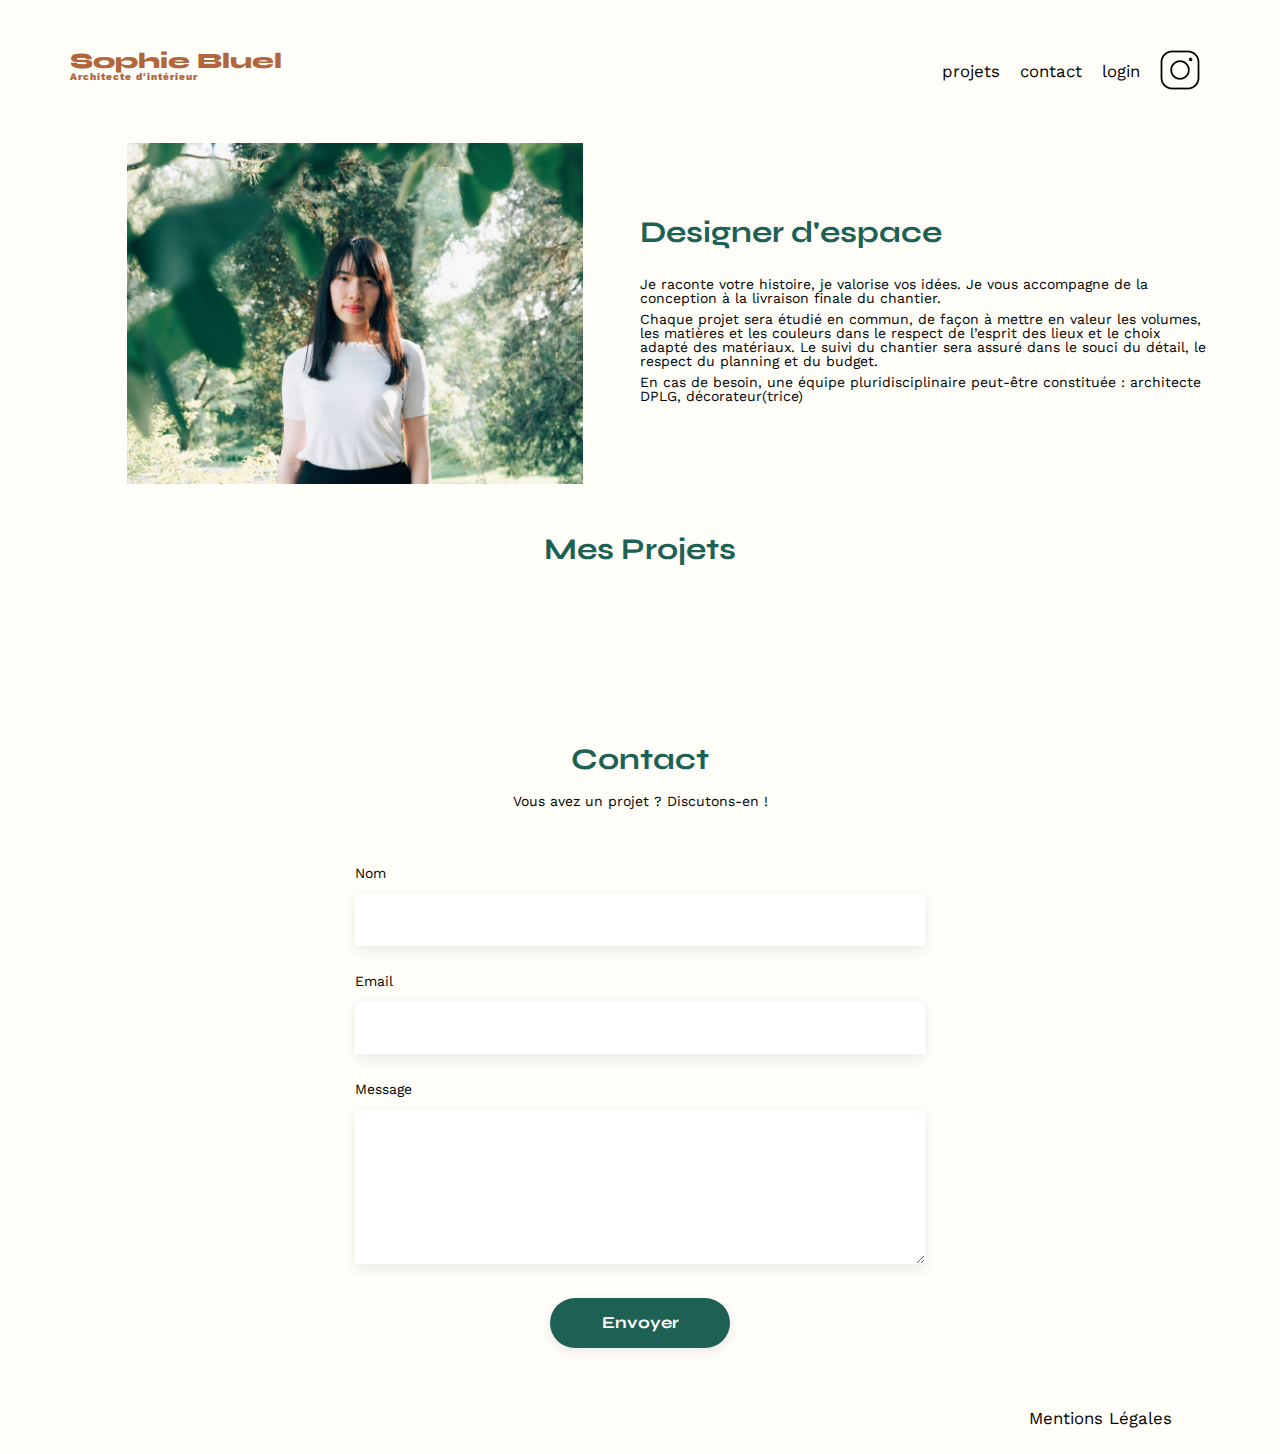
==== FrontEnd/index.html @ 36d838bf "etape 3.1" ====
<!DOCTYPE html>
<html lang="fr">
<head>
	<meta charset="UTF-8">
	<title>Sophie Bluel - Architecte d'intérieur</title>
	<meta name="viewport" content="width=device-width, initial-scale=1.0">
	<link rel="preconnect" href="https://fonts.googleapis.com">
	<link rel="preconnect" href="https://fonts.gstatic.com" crossorigin>
	<link href="https://fonts.googleapis.com/css2?family=Syne:wght@700;800&family=Work+Sans&display=swap" rel="stylesheet">
	<meta name="description" content="">
	<link rel="stylesheet" href="./assets/style.css">
	<script src="./test2.js"></script>
</head>
<body>
<header>
	<h1>Sophie Bluel <span>Architecte d'intérieur</span></h1>
	<nav>
		<ul>
			<li>projets</li>
			<li>contact</li>
			<li class="login">login</li>
			<li><img src="./assets/icons/instagram.png" alt="Instagram"></li>
		</ul>
	</nav>
</header>
<main>
	<section id="introduction">
		<figure>
			<img src="./assets/images/sophie-bluel.png" alt="">
		</figure>
		<article>
			<h2>Designer d'espace</h2>
			<p>Je raconte votre histoire, je valorise vos idées. Je vous accompagne de la conception à la livraison finale du chantier.</p>
			<p>Chaque projet sera étudié en commun, de façon à mettre en valeur les volumes, les matières et les couleurs dans le respect de l’esprit des lieux et le choix adapté des matériaux. Le suivi du chantier sera assuré dans le souci du détail, le respect du planning et du budget.</p>
			<p>En cas de besoin, une équipe pluridisciplinaire peut-être constituée : architecte DPLG, décorateur(trice)</p>
		</article>
	</section>
	<section id="portfolio">
		<h2>Mes Projets</h2>
		    <div class="filtres">				
			</div>
		<div class="gallery">
	<!--		<figure>
				<img src="assets/images/abajour-tahina.png" alt="Abajour Tahina">
				<figcaption>Abajour Tahina</figcaption>
			</figure>
			<figure>
				<img src="assets/images/appartement-paris-v.png" alt="Appartement Paris V">
				<figcaption>Appartement Paris V</figcaption>
			</figure>
			<figure>
				<img src="assets/images/restaurant-sushisen-londres.png" alt="Restaurant Sushisen - Londres">
				<figcaption>Restaurant Sushisen - Londres</figcaption>
			</figure>
			<figure>
				<img src="assets/images/la-balisiere.png" alt="Villa “La Balisiere” - Port Louis">
				<figcaption>Villa “La Balisiere” - Port Louis</figcaption>
			</figure>
			<figure>
				<img src="assets/images/structures-thermopolis.png" alt="Structures Thermopolis">
				<figcaption>Structures Thermopolis</figcaption>
			</figure>
			<figure>
				<img src="assets/images/appartement-paris-x.png" alt="Appartement Paris X">
				<figcaption>Appartement Paris X</figcaption>
			</figure>
			<figure>
				<img src="assets/images/le-coteau-cassis.png" alt="Pavillon “Le coteau” - Cassis">
				<figcaption>Pavillon “Le coteau” - Cassis</figcaption>
			</figure>
			<figure>
				<img src="assets/images/villa-ferneze.png" alt="Villa Ferneze - Isola d’Elba">
				<figcaption>Villa Ferneze - Isola d’Elba</figcaption>
			</figure>
			<figure>
				<img src="assets/images/appartement-paris-xviii.png" alt="Appartement Paris XVIII">
				<figcaption>Appartement Paris XVIII</figcaption>
			</figure>
			<figure>
				<img src="assets/images/bar-lullaby-paris.png" alt="Bar “Lullaby” - Paris">
				<figcaption>Bar “Lullaby” - Paris</figcaption>
			</figure>
			<figure>
				<img src="assets/images/hotel-first-arte-new-delhi.png" alt="Hotel First Arte - New Delhi">
				<figcaption>Hotel First Arte - New Delhi</figcaption>
			</figure> -->
		</div>
	</section>
	<section id="contact">
		<h2>Contact</h2>
		<p>Vous avez un projet ? Discutons-en !</p>
		<form action="#" method="post">
			<label for="name">Nom</label>
			<input type="text" name="name" id="name">
			<label for="email">Email</label>
			<input type="email" name="email" id="email">
			<label for="message">Message</label>
			<textarea name="message" id="message" cols="30" rows="10"></textarea>
			<input type="submit" value="Envoyer">
		</form>
	</section>
</main>

<footer>
	<nav>
		<ul>
			<li>Mentions Légales</li>
		</ul>
	</nav>
</footer>
</body>
</html>
---- FrontEnd/assets/style.css ----
/* http://meyerweb.com/eric/tools/css/reset/
   v2.0 | 20110126
   License: none (public domain)
*/

html, body, div, span, applet, object, iframe,
h1, h2, h3, h4, h5, h6, p, blockquote, pre,
a, abbr, acronym, address, big, cite, code,
del, dfn, em, img, ins, kbd, q, s, samp,
small, strike, strong, sub, sup, tt, var,
b, u, i, center,
dl, dt, dd, ol, ul, li,
fieldset, form, label, legend,
table, caption, tbody, tfoot, thead, tr, th, td,
article, aside, canvas, details, embed,
figure, figcaption, footer, header, hgroup,
menu, nav, output, ruby, section, summary,
time, mark, audio, video {
	margin: 0;
	padding: 0;
	border: 0;
	font-size: 100%;
	font: inherit;
	vertical-align: baseline;
}
/* HTML5 display-role reset for older browsers */
article, aside, details, figcaption, figure,
footer, header, hgroup, menu, nav, section {
	display: block;
}
body {
	line-height: 1;
}
ol, ul {
	list-style: none;
}
blockquote, q {
	quotes: none;
}
blockquote:before, blockquote:after,
q:before, q:after {
	content: '';
	content: none;
}
table {
	border-collapse: collapse;
	border-spacing: 0;
}
/** end reset css**/
body {
	max-width: 1140px;
	margin:auto;
	font-family: 'Work Sans' ;
	font-size: 14px;
}
header {
	display: flex;
	justify-content: space-between;
	margin: 50px 0
}
section {
	margin: 50px 0
}

h1{
	display: flex;
	flex-direction: column;
	font-family: 'Syne';
	font-size: 22px;
	font-weight: 800;
	color: #B1663C
}

h1 > span {
	font-family: 'Work Sans';
	font-size:10px;
	letter-spacing: 0.1em;
;
}

h2{
	font-family: 'Syne';
	font-weight: 700;
	font-size: 30px;
	color: #1D6154
}
nav ul {
	display: flex;
	align-items: center;
	list-style-type: none;

}
nav li {
	padding: 0 10px;
	font-size: 1.2em;
}

li:hover {
	color: #B1663C;
}
#introduction {
	display: flex;
	align-items: center;
}
#introduction figure {
	flex: 1
}
#introduction img {
	display: block;
	margin: auto;
	width: 80%;
}

#introduction article {
	flex: 1
}
#introduction h2 {
	margin-bottom: 1em;
}

#introduction p {
	margin-bottom: 0.5em;
}
#portfolio h2 {
	text-align: center;
	margin-bottom: 1em;
}
.gallery {
	width: 100%;
	display: grid;
	grid-template-columns: 1fr 1fr 1fr;
	grid-column-gap: 20px;
	grid-row-gap: 20px;
}

.gallery img {
	width: 100%;

}
#contact {
	width: 50%;
margin: auto;
}
#contact > * {
	text-align: center;

}
#contact h2{
	margin-bottom: 20px;
}
#contact form {
	text-align: left;
	margin-top:30px;
	display: flex;
	flex-direction: column;
}

#contact input {
	height: 50px;
	font-size: 1.2em;
	border: none;
	box-shadow: 0px 4px 14px rgba(0, 0, 0, 0.09);
}
#contact label {
	margin: 2em 0 1em 0;
}
#contact textarea {
	border: none;
	box-shadow: 0px 4px 14px rgba(0, 0, 0, 0.09);
}

input[type="submit"]{
	font-family: 'Syne';
	font-weight: 700;
	color: white;
	background-color: #1D6154;
	margin : 2em auto ;
	width: 180px;
	text-align: center;
	border-radius: 60px ;
}

footer nav ul {
	display: flex;
	justify-content: flex-end;
	margin: 2em
}

/* TEST BOUTON */
.filtres{
	margin-bottom: 20px;
	height: 80px;
	display: flex;
	justify-content: center;
	align-items: center;
	gap:10px;
}

button{
	border:1px solid #1D6154;
	border-radius: 60px 60px 60px 60px;
	color: #1D6154;
	height: 37px;
	width: 100px;
}
button:hover{
	color:#fffef8 ;
	background-color: #1D6154;

}

/*LOG IN*/

html{
	background-color:#fffef8;
}

.Log_in{
	margin-top: 80px;
	display: flex;
	text-align: center;
	justify-content: center;
	color: #1D6154;
}

.form_log_in{	
	display: flex;
	flex-direction: column;
	align-items: center;
    margin-top: 30px;
}

.bloc{
	display: flex;
	flex-direction: column;
	margin-top: 10px;
	gap: 15px;
}

#email_connexion, #motdepasse{
	font-size: 18px;
	padding: 5px;
	border: none;
	height: 50px;
	width: 338px;
	filter: drop-shadow(0px 4px 14px rgba(0, 0, 0, 0.1));
}

#BoutonConnexion{
	height: 36px;
	width: 180px;
}

.form_log_in p{
	color: red;
	margin-top: 20px;
}

.oublie{
	text-decoration: underline;
	color: black;
}

.pied_de_page{
	width: 100%;
	margin-top: 232px;
	background-color: white;
}

/* PAGE MODALE */

.header_modale{
	display: flex;
	flex-direction: column;
	margin-top: 0px;
	gap: 40px;
}

.header_modale_2{
	display: flex;
	flex-direction: row;
	justify-content: space-between;
}

.Mode_edition{
	display: flex;
	justify-content: center;
	align-items: center;
	width: 100%;
	height: 60px;
	color: white;
    background-color: black;
}

#logo_1{
	font-size: 18px;
	margin-right: 4px;
}

#logo_2{
	margin-bottom: 30px;
	font-size: 18px;
	margin-left: 22px;
	margin-right: 4px;
}

.modale_js{
	margin-bottom: 24px;
	color: black;
}

/* MODALE */

.div_modale{
	display: flex;
	justify-content: center;
	align-items: center;
	margin-bottom: 0px;
}


.modale{
	position: fixed;
	top: 0px;
	left: 0px;
	width: 100%;
	height: 100%;
	background: rgb(0, 0, 0, 0.4);
	display: flex;
	justify-content: center;
	align-items: center;
}

.modal-wrapper{
	background-color: white;
	width: 50%;
	height: 500px;
}

.boutton_fermer{
	
}
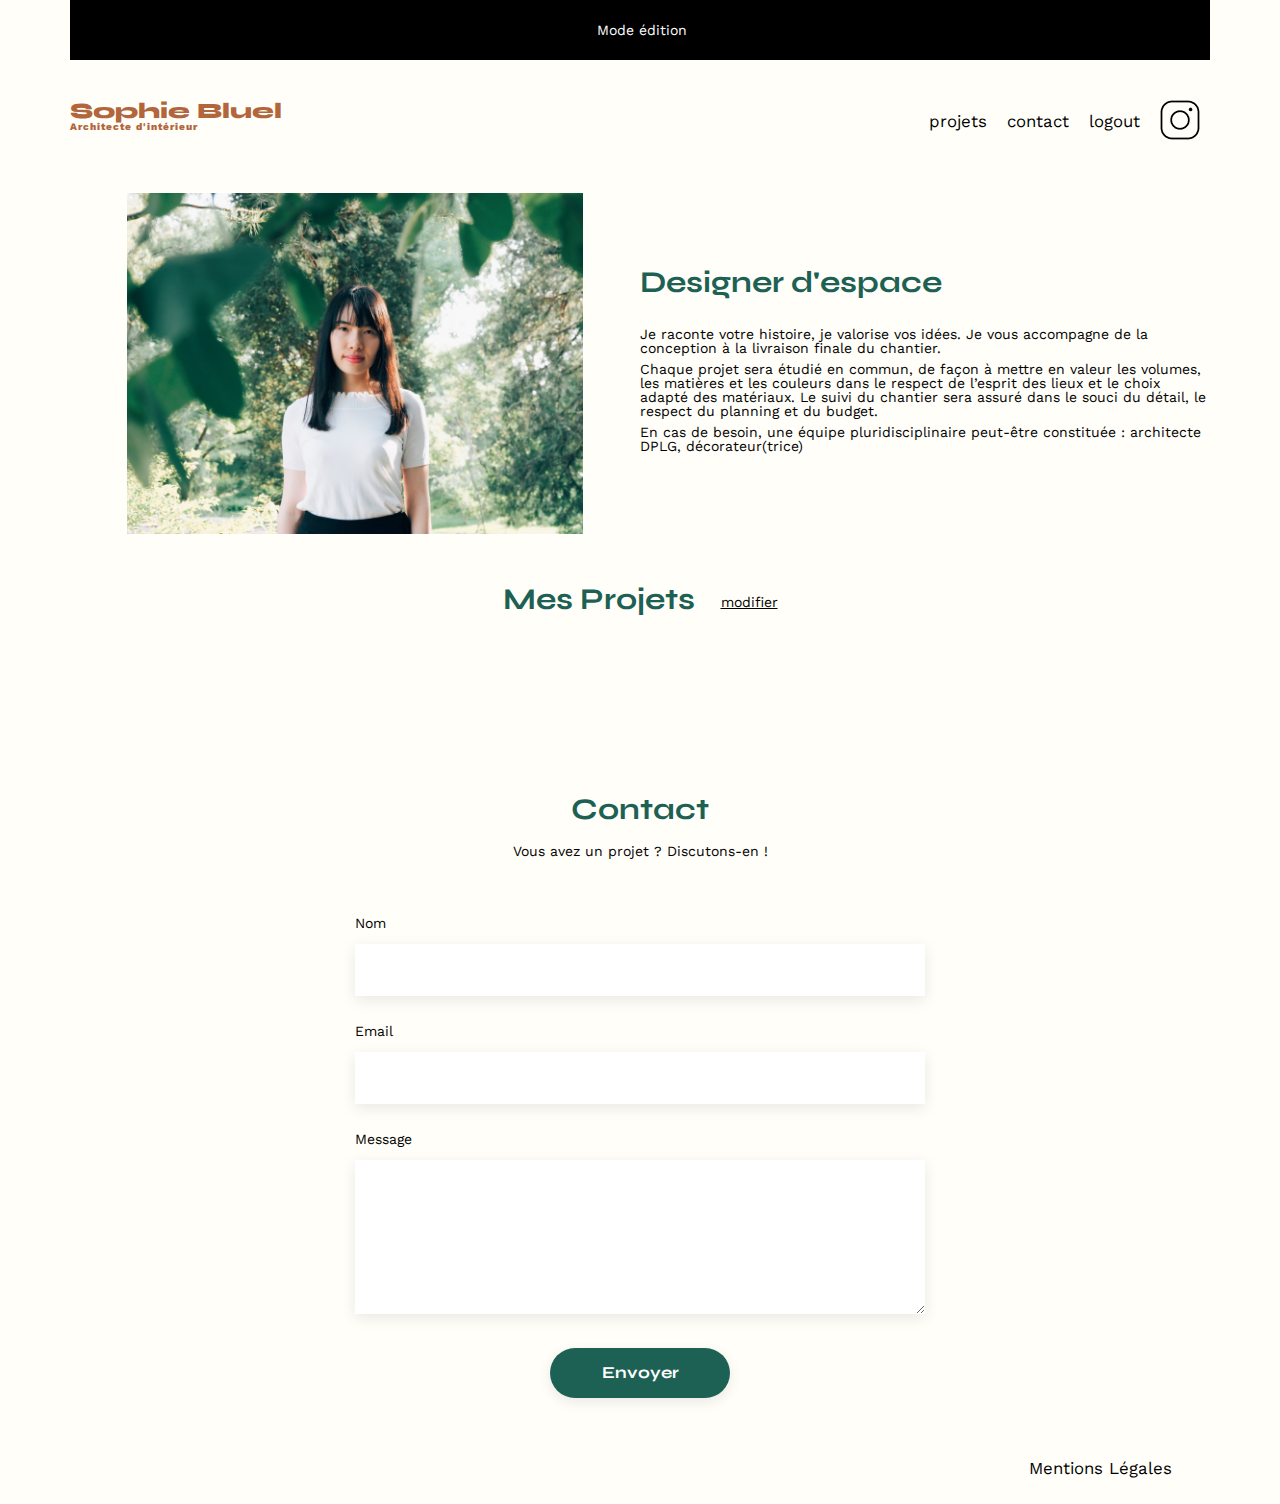
==== commit d992ebe9: "version corrigée" ====
--- a/FrontEnd/index.html
+++ b/FrontEnd/index.html
@@ -1,46 +1,125 @@
 <!DOCTYPE html>
 <html lang="fr">
+
 <head>
 	<meta charset="UTF-8">
 	<title>Sophie Bluel - Architecte d'intérieur</title>
 	<meta name="viewport" content="width=device-width, initial-scale=1.0">
 	<link rel="preconnect" href="https://fonts.googleapis.com">
 	<link rel="preconnect" href="https://fonts.gstatic.com" crossorigin>
-	<link href="https://fonts.googleapis.com/css2?family=Syne:wght@700;800&family=Work+Sans&display=swap" rel="stylesheet">
+	<link href="https://fonts.googleapis.com/css2?family=Syne:wght@700;800&family=Work+Sans&display=swap"
+		rel="stylesheet">
 	<meta name="description" content="">
 	<link rel="stylesheet" href="./assets/style.css">
-	<script src="./test2.js"></script>
+	<link rel="stylesheet" href="https://cdnjs.cloudflare.com/ajax/libs/font-awesome/6.2.1/css/all.min.css"
+        integrity="sha512-MV7K8+y+gLIBoVD59lQIYicR65iaqukzvf/nwasF0nqhPay5w/9lJmVM2hMDcnK1OnMGCdVK+iQrJ7lzPJQd1w=="
+        crossorigin="anonymous" referrerpolicy="no-referrer" />
+	<script src="./projets.js" defer></script>
+	<script src="./Admin.js" defer></script>
+
 </head>
 <body>
-<header>
-	<h1>Sophie Bluel <span>Architecte d'intérieur</span></h1>
-	<nav>
-		<ul>
-			<li>projets</li>
-			<li>contact</li>
-			<li class="login">login</li>
-			<li><img src="./assets/icons/instagram.png" alt="Instagram"></li>
-		</ul>
-	</nav>
-</header>
-<main>
-	<section id="introduction">
-		<figure>
-			<img src="./assets/images/sophie-bluel.png" alt="">
-		</figure>
-		<article>
-			<h2>Designer d'espace</h2>
-			<p>Je raconte votre histoire, je valorise vos idées. Je vous accompagne de la conception à la livraison finale du chantier.</p>
-			<p>Chaque projet sera étudié en commun, de façon à mettre en valeur les volumes, les matières et les couleurs dans le respect de l’esprit des lieux et le choix adapté des matériaux. Le suivi du chantier sera assuré dans le souci du détail, le respect du planning et du budget.</p>
-			<p>En cas de besoin, une équipe pluridisciplinaire peut-être constituée : architecte DPLG, décorateur(trice)</p>
-		</article>
-	</section>
-	<section id="portfolio">
-		<h2>Mes Projets</h2>
-		    <div class="filtres">				
+	<header class="header_modale">
+		<div class="Mode_edition V">
+			<i id="logo_1" class="fa-regular fa-pen-to-square"></i>
+			<p>Mode édition</p>
+		</div>
+		<div class="header_modale_2">
+			<h1>Sophie Bluel <span>Architecte d'intérieur</span></h1>
+			<nav>
+				<ul>
+					<li>projets</li>
+					<li>contact</li>
+					<li class="login">login</li>
+					<li class="logout">logout</li>
+					<li><img src="./assets/icons/instagram.png" alt="Instagram"></li>
+				</ul>
+			</nav>
+		</div>
+	</header>
+	<main>
+		<section id="introduction">
+			<figure>
+				<img src="./assets/images/sophie-bluel.png" alt="">
+			</figure>
+			<article>
+				<h2>Designer d'espace</h2>
+				<p>Je raconte votre histoire, je valorise vos idées. Je vous accompagne de la conception à la livraison
+					finale du chantier.</p>
+				<p>Chaque projet sera étudié en commun, de façon à mettre en valeur les volumes, les matières et les
+					couleurs dans le respect de l’esprit des lieux et le choix adapté des matériaux. Le suivi du
+					chantier sera assuré dans le souci du détail, le respect du planning et du budget.</p>
+				<p>En cas de besoin, une équipe pluridisciplinaire peut-être constituée : architecte DPLG,
+					décorateur(trice)</p>
+			</article>
+		</section>
+		<section id="portfolio">
+			<div class="div_modale">
+				<h2>Mes Projets</h2>
+				<i id="logo_2" class="fa-regular fa-pen-to-square"></i>
+				<a class="modale_js V" href="#modale1" tabindex="-1">modifier</a>
+				<aside id="modale1" class="modale" aria-hidden="true" role="dialog" aria-labelledby="Titre_modale"
+					style="display: none;" aria-modal="false">
+					<div id="V1" class="modal-wrapper VISIBLE stop">
+						<div class="Div_fermeture">
+							<button class="js-boutton_fermer" tabindex="-1"><span class="cacher">Fermer la
+									boite</span><i id="croix" class="fa-solid fa-xmark"></i></button>
+
+						</div>
+						<div class="Div_titre">
+							<h2 class="Titre_modale_haut">Galerie Photo</h2>
+						</div>
+						<div class="Div_projets">
+
+						</div>
+						<div class="Div_ajouter">
+							<button class="Bouton_dimension" id="ajouter_photo" tabindex="-1">Ajouter une photo</button>
+						</div>
+					</div>
+					<div id="V2" class="modal-wrapper stop2 V">
+						<div class="Div_fermeture2">
+							<button id="Retour" tabindex="-1"><i id="fleche" class="fa-solid fa-arrow-left"></i><span
+									class="cacher">retour</span></button>
+							<button class="js-boutton_fermer2" tabindex="-1"><span class="cacher">Fermer la
+									boite</span><i id="croix2" class="fa-solid fa-xmark"></i></button>
+
+						</div>
+						<div class="Div_titre">
+							<h2 class="Titre_modale_haut">Ajout Photo</h2>
+						</div>
+						<div class="Div_deposer">
+							<div class="image_choisie">
+							</div>
+							<i id="logo_paysage" class="fa-regular fa-image"></i>
+							<label class="affichage_bouton_depose">+ Ajouter photo</label>
+							<input id="bouton_depose" type="file" accept="image/*">
+							<p class="taille_max">jpg, png : 4mo max</p>
+
+						</div>
+						<form id="B" class="Div_form" action="#" method="post">
+							<label for="titre_nouveau_projet">Titre</label>
+							<input type="text" name="Titre" id="titre_nouveau_projet" tabindex="-1">
+							<label for="categorie_nouveau_projet">Catégorie</label>
+							<select name="categorie" id="categorie_nouveau_projet" tabindex="-1">
+								<option value="" disabled selected hidden>Choisir</option>
+								<option value="Objets">Objets</option>
+								<option value="Appartements">Appartements</option>
+								<option value="Hotels & restaurants">Hotels & restaurants</option>
+							</select>
+
+							<div class="Div_envoie">
+								<input class="Bouton_dimension" id="envoie_projet" type="submit" value="Envoyer"
+									tabindex="-1">
+							</div>
+						</form>
+					</div>
+				</aside>
+				<script src="./java_modale.js" defer></script>
 			</div>
-		<div class="gallery">
-	<!--		<figure>
+			<div class="filtres">
+			</div>
+			<div class="gallery">
+				<!--		<figure>
 				<img src="assets/images/abajour-tahina.png" alt="Abajour Tahina">
 				<figcaption>Abajour Tahina</figcaption>
 			</figure>
@@ -84,29 +163,30 @@
 				<img src="assets/images/hotel-first-arte-new-delhi.png" alt="Hotel First Arte - New Delhi">
 				<figcaption>Hotel First Arte - New Delhi</figcaption>
 			</figure> -->
-		</div>
-	</section>
-	<section id="contact">
-		<h2>Contact</h2>
-		<p>Vous avez un projet ? Discutons-en !</p>
-		<form action="#" method="post">
-			<label for="name">Nom</label>
-			<input type="text" name="name" id="name">
-			<label for="email">Email</label>
-			<input type="email" name="email" id="email">
-			<label for="message">Message</label>
-			<textarea name="message" id="message" cols="30" rows="10"></textarea>
-			<input type="submit" value="Envoyer">
-		</form>
-	</section>
-</main>
+			</div>
+		</section>
+		<section id="contact">
+			<h2>Contact</h2>
+			<p>Vous avez un projet ? Discutons-en !</p>
+			<form action="#" method="post">
+				<label for="name">Nom</label>
+				<input type="text" name="name" id="name">
+				<label for="email">Email</label>
+				<input type="email" name="email" id="email">
+				<label for="message">Message</label>
+				<textarea name="message" id="message" cols="30" rows="10"></textarea>
+				<input type="submit" value="Envoyer">
+			</form>
+		</section>
+	</main>
 
-<footer>
-	<nav>
-		<ul>
-			<li>Mentions Légales</li>
-		</ul>
-	</nav>
-</footer>
+	<footer>
+		<nav>
+			<ul>
+				<li>Mentions Légales</li>
+			</ul>
+		</nav>
+	</footer>
 </body>
-</html>
+
+</html>--- a/FrontEnd/assets/style.css
+++ b/FrontEnd/assets/style.css
@@ -187,6 +187,7 @@
 }
 
 /* TEST BOUTON */
+
 .filtres{
 	margin-bottom: 20px;
 	height: 80px;
@@ -203,9 +204,15 @@
 	height: 37px;
 	width: 100px;
 }
+
 button:hover{
 	color:#fffef8 ;
 	background-color: #1D6154;
+}
+
+button:active{
+	color:#fffef8 ;
+	background-color:red ;
 
 }
 
@@ -333,10 +340,214 @@
 
 .modal-wrapper{
 	background-color: white;
+	display: flex;
+	flex-direction: column;
+	align-items: center;
 	width: 50%;
-	height: 500px;
-}
-
-.boutton_fermer{
-	
-}+	height: 560px;
+	padding: 30px;
+}
+
+.cacher{
+	display: none;
+}
+
+.Div_fermeture{
+	display: flex;
+	justify-content: flex-end;
+}
+
+.Div_titre{
+	align-self: center;
+}
+
+.Div_projets{
+	height: 64%;
+	width: 72%;
+	margin-left: 13%;
+	border-bottom: 1px solid #B3B3B3;
+	display: grid;
+	grid-template-columns: 18% 18% 18% 18% 18%;
+	grid-template-rows: 30% 30% 30%;
+	gap: 6px;
+}
+
+.Div_projets img{
+	height: 100%;
+	width: 100%;
+}
+
+.article_image{
+	position: relative;
+}
+
+.poubelle{
+	position: absolute;
+	right: 10%;
+    top: 6%;
+	height: 10%;
+	width: 10%;
+	border: none;
+	background-color: black;
+	height: 20%;
+	width: 20%;
+	border-radius: 2px;
+	display: flex;
+	justify-content: center;
+	align-items: center;
+}
+
+.Div_projets [id]{
+	color: white;
+}
+
+.Div_ajouter{
+	display: flex;
+	justify-content: center;
+    margin-top: 7%;
+}
+
+.Titre_modale_haut{
+	font-family: work Sans;
+	color: black;
+}
+
+.js-boutton_fermer, .js-boutton_fermer2, #Retour{
+	border: 1px solid white;
+	background-color: white;
+	border-radius: 25px 25px 25px 25px;
+	width: 5%;
+}
+
+#croix, #croix2, #fleche{
+	color: black;
+	font-size: 24px;
+}
+
+.js-boutton_fermer:hover, .js-boutton_fermer2:hover, #Retour:hover{
+	background-color: #b3b3b3;
+}
+
+/* MODALE 2*/
+
+.VISIBLE{
+	display: block;
+}
+
+.V{
+	display: none;
+}
+
+.Div_fermeture2{
+	display: flex;
+	justify-content: space-between;
+}
+
+.Div_deposer{
+	background-color: #E8F1F6;
+	display: flex;
+	flex-direction: column;
+	justify-content: center;
+	align-items: center;
+    height: 170px;
+	width: 66%;
+	margin-left: 17%;
+	margin-bottom: 20px;
+	gap: 5px;
+}
+
+#logo_paysage{
+	font-size: 72px;
+    color: #CBD6DC ;
+	position: relative;
+	top: 10%;
+}
+
+/* PERSONNALISATION DU BOUTON FILE*/
+
+input[type="file"] {
+	opacity: 0;
+	border-radius: 50px;
+	height: 35px;
+	width: 170px;
+	position: relative;
+	bottom: 12%;
+}
+
+.affichage_bouton_depose{
+	border-radius: 50px;
+	background-color: #CBD6DC;
+	height: 36px;
+	width: 170px;
+	display: flex;
+	justify-content: center;
+	align-items: center;
+	position: relative;
+	top: 12%;
+}
+
+.taille_max{
+	position: relative;
+	bottom: 8%;
+}
+.Div_form{
+	display: flex;
+	flex-direction: column;
+	width: 66%;
+	margin-left: 17%;
+	gap: 5px;
+}
+
+.Div_envoie{
+	display: flex;
+	justify-content: center;
+	flex-direction: column;
+	width: 66%;
+	margin-left: 17%;
+}
+
+.Bouton_dimension{
+	height: 40px;
+	width: 42%;
+
+}
+
+.Div_form input{
+	width: 98%;
+	border: none;
+	padding: 5px;
+	filter: drop-shadow(0px 4px 14px rgba(0, 0, 0, 0.1));
+	height: 44px;
+    font-size: 20px;
+	margin-bottom: 16px;
+}
+
+.Div_form select{
+	font-size: 18px;
+	padding: 6px;
+	border: none;
+	height: 54px;
+	filter: drop-shadow(0px 4px 14px rgba(0, 0, 0, 0.1));
+}
+
+.image_choisie{
+	display: none;
+	height: 100%;
+	width: 40%;
+	background-color: red;
+}
+
+.image_visible{
+	height: 100%;
+	width: 40%;
+	background-color: red;
+	display: block;
+}
+
+.Div_envoie p{
+	color: red;
+	align-self: center;
+}
+
+/* temporaire*/
+
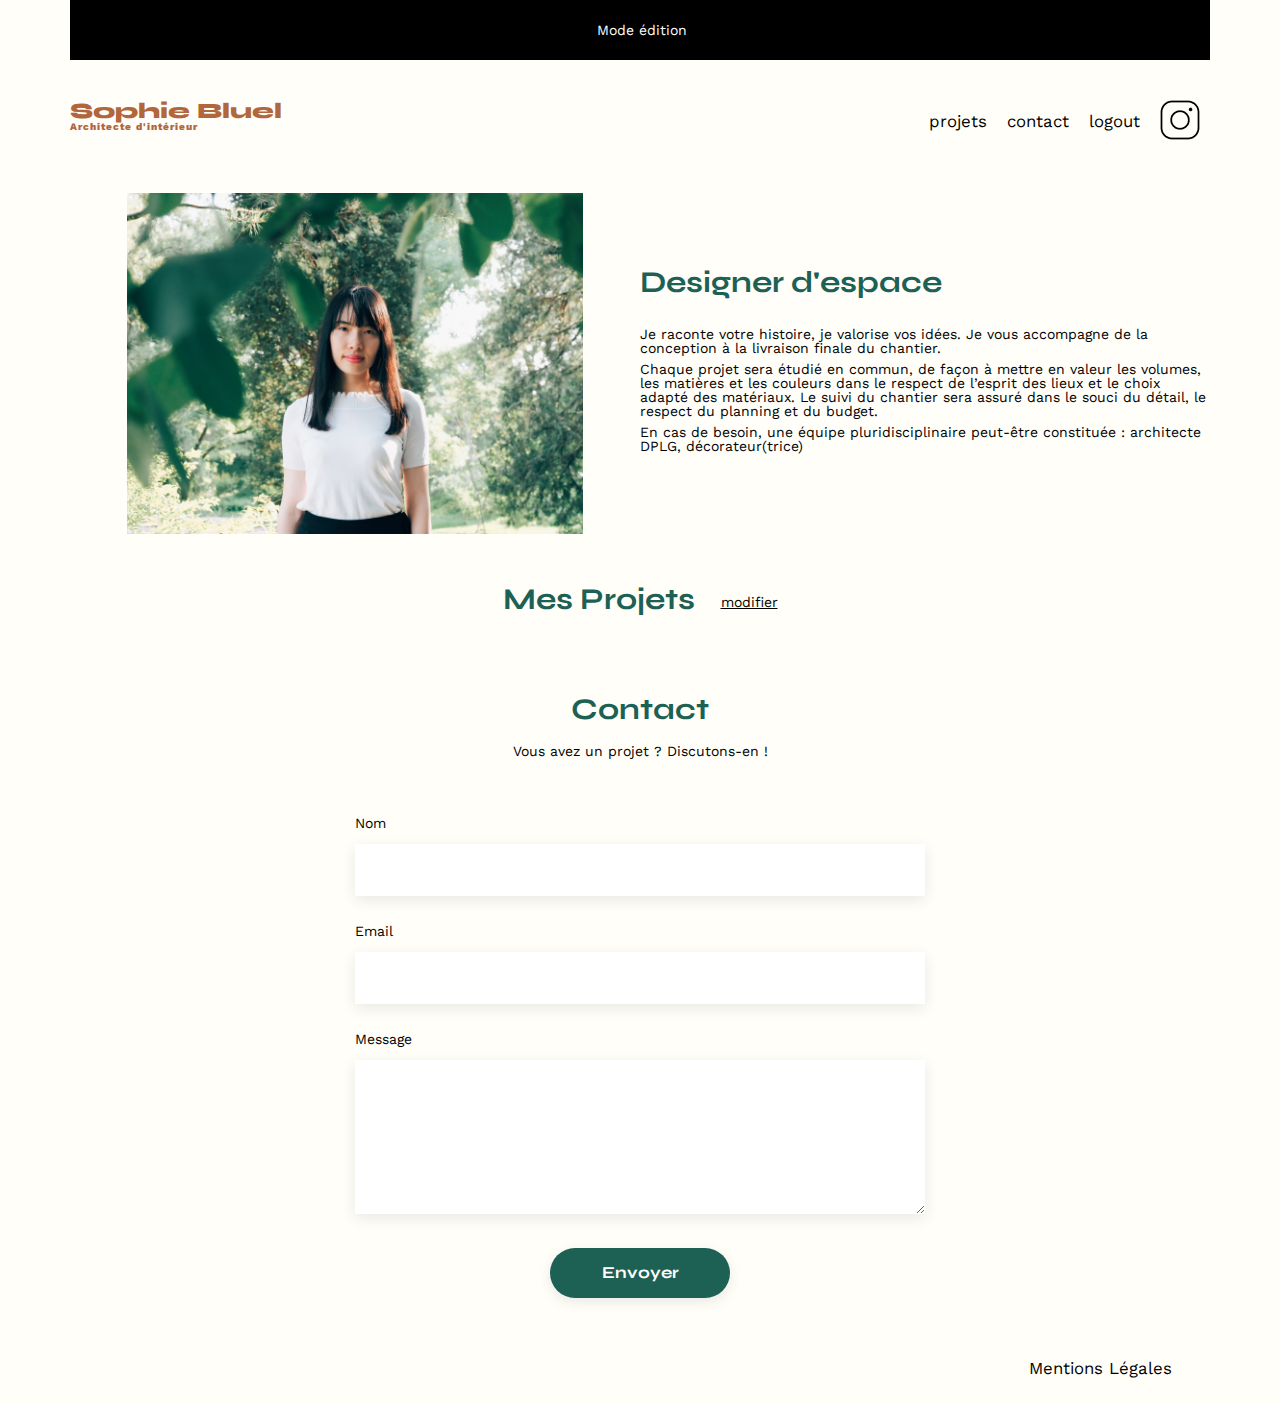
==== commit 5ce78492: "etape 3.4 corrigée" ====
--- a/FrontEnd/index.html
+++ b/FrontEnd/index.html
@@ -15,7 +15,7 @@
         integrity="sha512-MV7K8+y+gLIBoVD59lQIYicR65iaqukzvf/nwasF0nqhPay5w/9lJmVM2hMDcnK1OnMGCdVK+iQrJ7lzPJQd1w=="
         crossorigin="anonymous" referrerpolicy="no-referrer" />
 	<script src="./projets.js" defer></script>
-	<script src="./Admin.js" defer></script>
+	
 
 </head>
 <body>
@@ -91,12 +91,12 @@
 							<div class="image_choisie">
 							</div>
 							<i id="logo_paysage" class="fa-regular fa-image"></i>
-							<label class="affichage_bouton_depose">+ Ajouter photo</label>
+							<label id="texte_ajout" class="affichage_bouton_depose">+ Ajouter photo</label>
 							<input id="bouton_depose" type="file" accept="image/*">
 							<p class="taille_max">jpg, png : 4mo max</p>
 
 						</div>
-						<form id="B" class="Div_form" action="#" method="post">
+						<form id="formulaire" class="Div_form" action="#" method="post">
 							<label for="titre_nouveau_projet">Titre</label>
 							<input type="text" name="Titre" id="titre_nouveau_projet" tabindex="-1">
 							<label for="categorie_nouveau_projet">Catégorie</label>
--- a/FrontEnd/assets/style.css
+++ b/FrontEnd/assets/style.css
@@ -534,13 +534,11 @@
 	display: none;
 	height: 100%;
 	width: 40%;
-	background-color: red;
 }
 
 .image_visible{
 	height: 100%;
 	width: 40%;
-	background-color: red;
 	display: block;
 }
 
@@ -551,3 +549,6 @@
 
 /* temporaire*/
 
+.temporaire{
+	background-color: #1D6154;
+}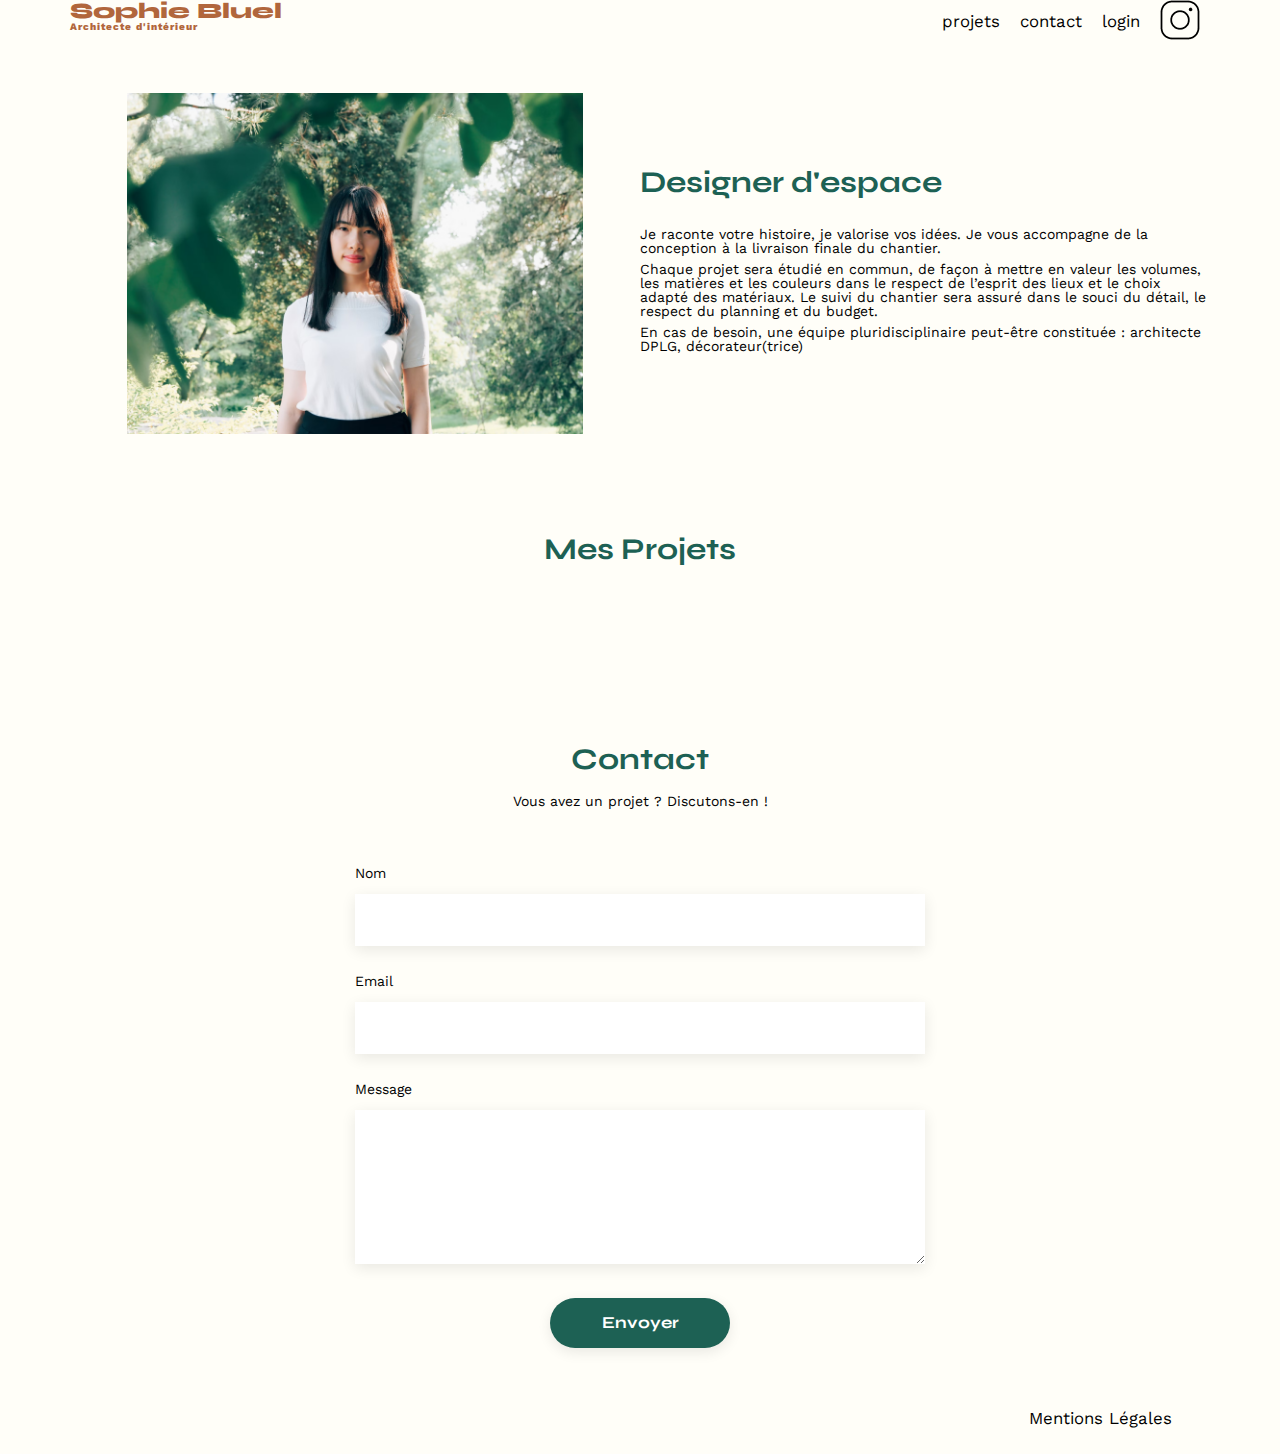
==== commit db527991: "etape 4.2" ====
--- a/FrontEnd/index.html
+++ b/FrontEnd/index.html
@@ -58,8 +58,7 @@
 				<h2>Mes Projets</h2>
 				<i id="logo_2" class="fa-regular fa-pen-to-square"></i>
 				<a class="modale_js V" href="#modale1" tabindex="-1">modifier</a>
-				<aside id="modale1" class="modale" aria-hidden="true" role="dialog" aria-labelledby="Titre_modale"
-					style="display: none;" aria-modal="false">
+				<aside id="modale1" class="modale" style="display: none;" >
 					<div id="V1" class="modal-wrapper VISIBLE stop">
 						<div class="Div_fermeture">
 							<button class="js-boutton_fermer" tabindex="-1"><span class="cacher">Fermer la
--- a/FrontEnd/assets/style.css
+++ b/FrontEnd/assets/style.css
@@ -188,13 +188,29 @@
 
 /* TEST BOUTON */
 
+#portfolio{
+	margin-top: 100px;
+}
+
 .filtres{
 	margin-bottom: 20px;
 	height: 80px;
 	display: flex;
 	justify-content: center;
 	align-items: center;
-	gap:10px;
+	gap: 10px;
+}
+
+.filtres button{
+	font-family: 'Syne';
+}
+
+#filtre1{
+	width: 155px;
+}
+
+#filtre2{
+	width: 200px; 
 }
 
 button{
@@ -208,12 +224,6 @@
 button:hover{
 	color:#fffef8 ;
 	background-color: #1D6154;
-}
-
-button:active{
-	color:#fffef8 ;
-	background-color:red ;
-
 }
 
 /*LOG IN*/
@@ -549,6 +559,13 @@
 
 /* temporaire*/
 
-.temporaire{
+.flitre_click{
+	color:#fffef8 ;
 	background-color: #1D6154;
-}+}
+
+.filtre_non_click{
+	color:#fffef8 ;
+	background-color: #1D6154;
+}
+
